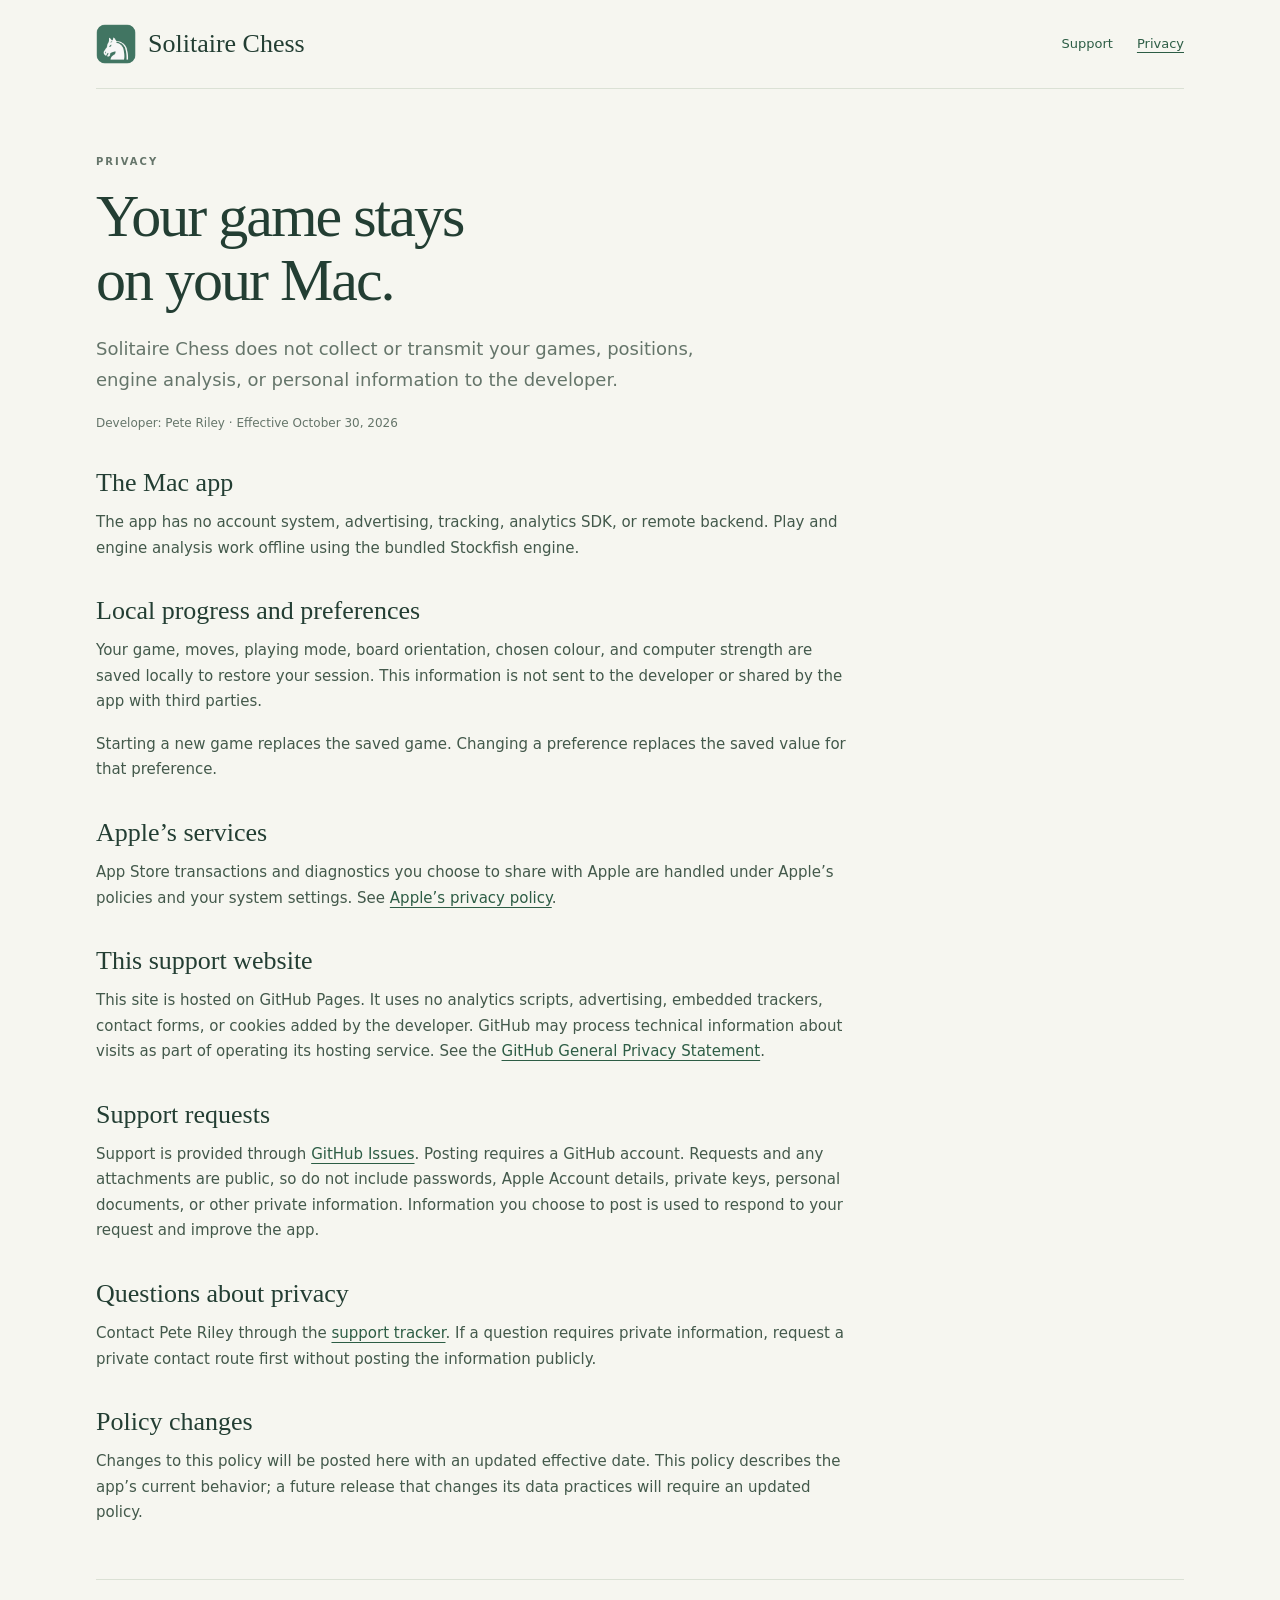
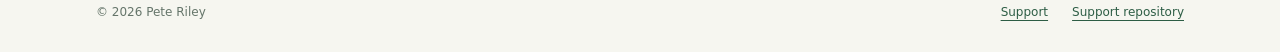
==== privacy.html @ 8321a0e2 "Publish Solitaire Chess support and privacy pages" ====
<!doctype html>
<html lang="en">
<head>
  <meta charset="utf-8"><meta name="viewport" content="width=device-width,initial-scale=1">
  <title>Solitaire Chess — Privacy Policy</title>
  <meta name="description" content="Privacy policy for Solitaire Chess for Mac and its GitHub-hosted support site.">
  <link rel="icon" href="assets/icon.png"><link rel="stylesheet" href="style.css">
</head>
<body>
  <a class="skip" href="#main">Skip to content</a>
  <div class="shell">
    <header><a class="brand" href="./"><img src="assets/icon.png" alt="" width="40" height="40">Solitaire Chess</a><nav aria-label="Main"><a href="./#help">Support</a><a href="privacy.html" aria-current="page">Privacy</a></nav></header>
    <main id="main" class="policy">
      <p class="eyebrow">PRIVACY</p><h1>Your game stays<br>on your Mac.</h1>
      <p class="lede">Solitaire Chess does not collect or transmit your games, positions, engine analysis, or personal information to the developer.</p>
      <p class="small">Developer: Pete Riley · Effective October 30, 2026</p>
      <h2>The Mac app</h2>
      <p>The app has no account system, advertising, tracking, analytics SDK, or remote backend. Play and engine analysis work offline using the bundled Stockfish engine.</p>
      <h2>Local progress and preferences</h2>
      <p>Your game, moves, playing mode, board orientation, chosen colour, and computer strength are saved locally to restore your session. This information is not sent to the developer or shared by the app with third parties.</p>
      <p>Starting a new game replaces the saved game. Changing a preference replaces the saved value for that preference.</p>
      <h2>Apple’s services</h2>
      <p>App Store transactions and diagnostics you choose to share with Apple are handled under Apple’s policies and your system settings. See <a href="https://www.apple.com/legal/privacy/">Apple’s privacy policy</a>.</p>
      <h2>This support website</h2>
      <p>This site is hosted on GitHub Pages. It uses no analytics scripts, advertising, embedded trackers, contact forms, or cookies added by the developer. GitHub may process technical information about visits as part of operating its hosting service. See the <a href="https://docs.github.com/en/site-policy/privacy-policies/github-general-privacy-statement">GitHub General Privacy Statement</a>.</p>
      <h2>Support requests</h2>
      <p>Support is provided through <a href="https://github.com/thepeteriley/solitaire-chess-support/issues">GitHub Issues</a>. Posting requires a GitHub account. Requests and any attachments are public, so do not include passwords, Apple Account details, private keys, personal documents, or other private information. Information you choose to post is used to respond to your request and improve the app.</p>
      <h2>Questions about privacy</h2>
      <p>Contact Pete Riley through the <a href="https://github.com/thepeteriley/solitaire-chess-support/issues/new/choose">support tracker</a>. If a question requires private information, request a private contact route first without posting the information publicly.</p>
      <h2>Policy changes</h2>
      <p>Changes to this policy will be posted here with an updated effective date. This policy describes the app’s current behavior; a future release that changes its data practices will require an updated policy.</p>
    </main>
    <footer><span>© 2026 Pete Riley</span><a href="./">Support</a><a href="https://github.com/thepeteriley/solitaire-chess-support">Support repository</a></footer>
  </div>
</body>
</html>
---- style.css ----
:root{color-scheme:light;--paper:#f6f6f0;--ink:#233e33;--muted:#65756a;--line:#dbe1d5;--green:#2d5d45}*{box-sizing:border-box}html{scroll-behavior:smooth}body{margin:0;background:var(--paper);color:var(--ink);font:16px/1.7 system-ui,-apple-system,BlinkMacSystemFont,"Segoe UI",sans-serif}.shell{max-width:1160px;margin:auto;padding:0 36px}a{color:var(--green);text-underline-offset:4px}a:hover{text-decoration-thickness:2px}a:focus-visible,summary:focus-visible{outline:3px solid #b87d2e;outline-offset:5px}header{display:flex;justify-content:space-between;align-items:center;padding:24px 0;border-bottom:1px solid var(--line);gap:24px}.brand{display:flex;align-items:center;gap:12px;font:26px Georgia,serif;color:var(--ink);text-decoration:none}.brand img{border-radius:9px}nav{display:flex;gap:24px;font-size:13px}nav a{text-decoration:none}nav a[aria-current=page]{text-decoration:underline}.intro{padding:66px 0 38px;max-width:760px}.eyebrow{font-size:10px;font-weight:700;letter-spacing:2px;color:var(--muted);margin:0 0 14px}h1{font:normal clamp(42px,6.5vw,70px)/1.07 Georgia,serif;letter-spacing:-2px;margin:0 0 22px}h2{font:normal 30px/1.2 Georgia,serif;margin:0 0 18px}h3{font:normal 23px/1.3 Georgia,serif;margin:0 0 12px}p{margin:0 0 17px}.lede{font-size:18px;line-height:1.7;color:var(--muted);max-width:650px}.button{display:inline-flex;align-items:center;gap:18px;padding:12px 18px;background:var(--green);color:white;border-radius:5px;text-decoration:none;font-size:13px;font-weight:600}.button:hover{background:#204b36}.small,figcaption{font-size:12px;color:var(--muted)}.intro .small{margin:13px 0 0;max-width:560px}figure{margin:0 0 54px}figure img{display:block;width:100%;height:auto;border:1px solid var(--line);border-radius:8px;box-shadow:0 12px 35px #1833260c}figcaption{margin-top:9px}.help{scroll-margin-top:24px}.cards{display:grid;grid-template-columns:1fr 1fr;gap:18px;margin:26px 0 50px}.cards article{padding:25px;background:#fcfcf8;border:1px solid var(--line);border-radius:7px}.cards p{color:var(--muted);font-size:14px;margin:0}.troubleshooting{margin:0 0 48px}details{border-bottom:1px solid var(--line);padding:15px 0}summary{cursor:pointer;font-weight:600;font-size:14px}details p{max-width:750px;font-size:14px;color:var(--muted);margin:14px 0 0}.contact{display:flex;align-items:center;justify-content:space-between;gap:30px;border-top:1px solid var(--line);padding:30px 0}.contact p{max-width:620px;font-size:14px;color:var(--muted);margin:0}.contact .button{flex-shrink:0}.policy{max-width:760px;padding:64px 0 36px}.policy h1{font-size:clamp(40px,6vw,60px)}.policy h2{margin:34px 0 12px;font-size:26px}.policy>p:not(.lede):not(.eyebrow):not(.small){font-size:15px;color:#43594b}footer{display:flex;gap:24px;padding:22px 0 30px;border-top:1px solid var(--line);font-size:12px;color:var(--muted)}footer span{margin-right:auto}.skip{position:absolute;left:16px;top:-100px;background:white;padding:10px;z-index:2}.skip:focus{top:12px}@media(max-width:650px){.shell{padding:0 22px}header{padding:18px 0;gap:16px}.brand{font-size:21px;gap:8px}.brand img{width:30px;height:30px}nav{gap:14px;font-size:12px}.intro{padding-top:42px}h1{letter-spacing:-1px}.lede{font-size:16px}.cards{grid-template-columns:1fr;gap:12px}.contact{flex-direction:column;align-items:flex-start}.contact .button{white-space:normal}footer{gap:14px;flex-wrap:wrap}footer span{width:100%}.policy{padding-top:42px}}@media(prefers-reduced-motion:reduce){html{scroll-behavior:auto}}
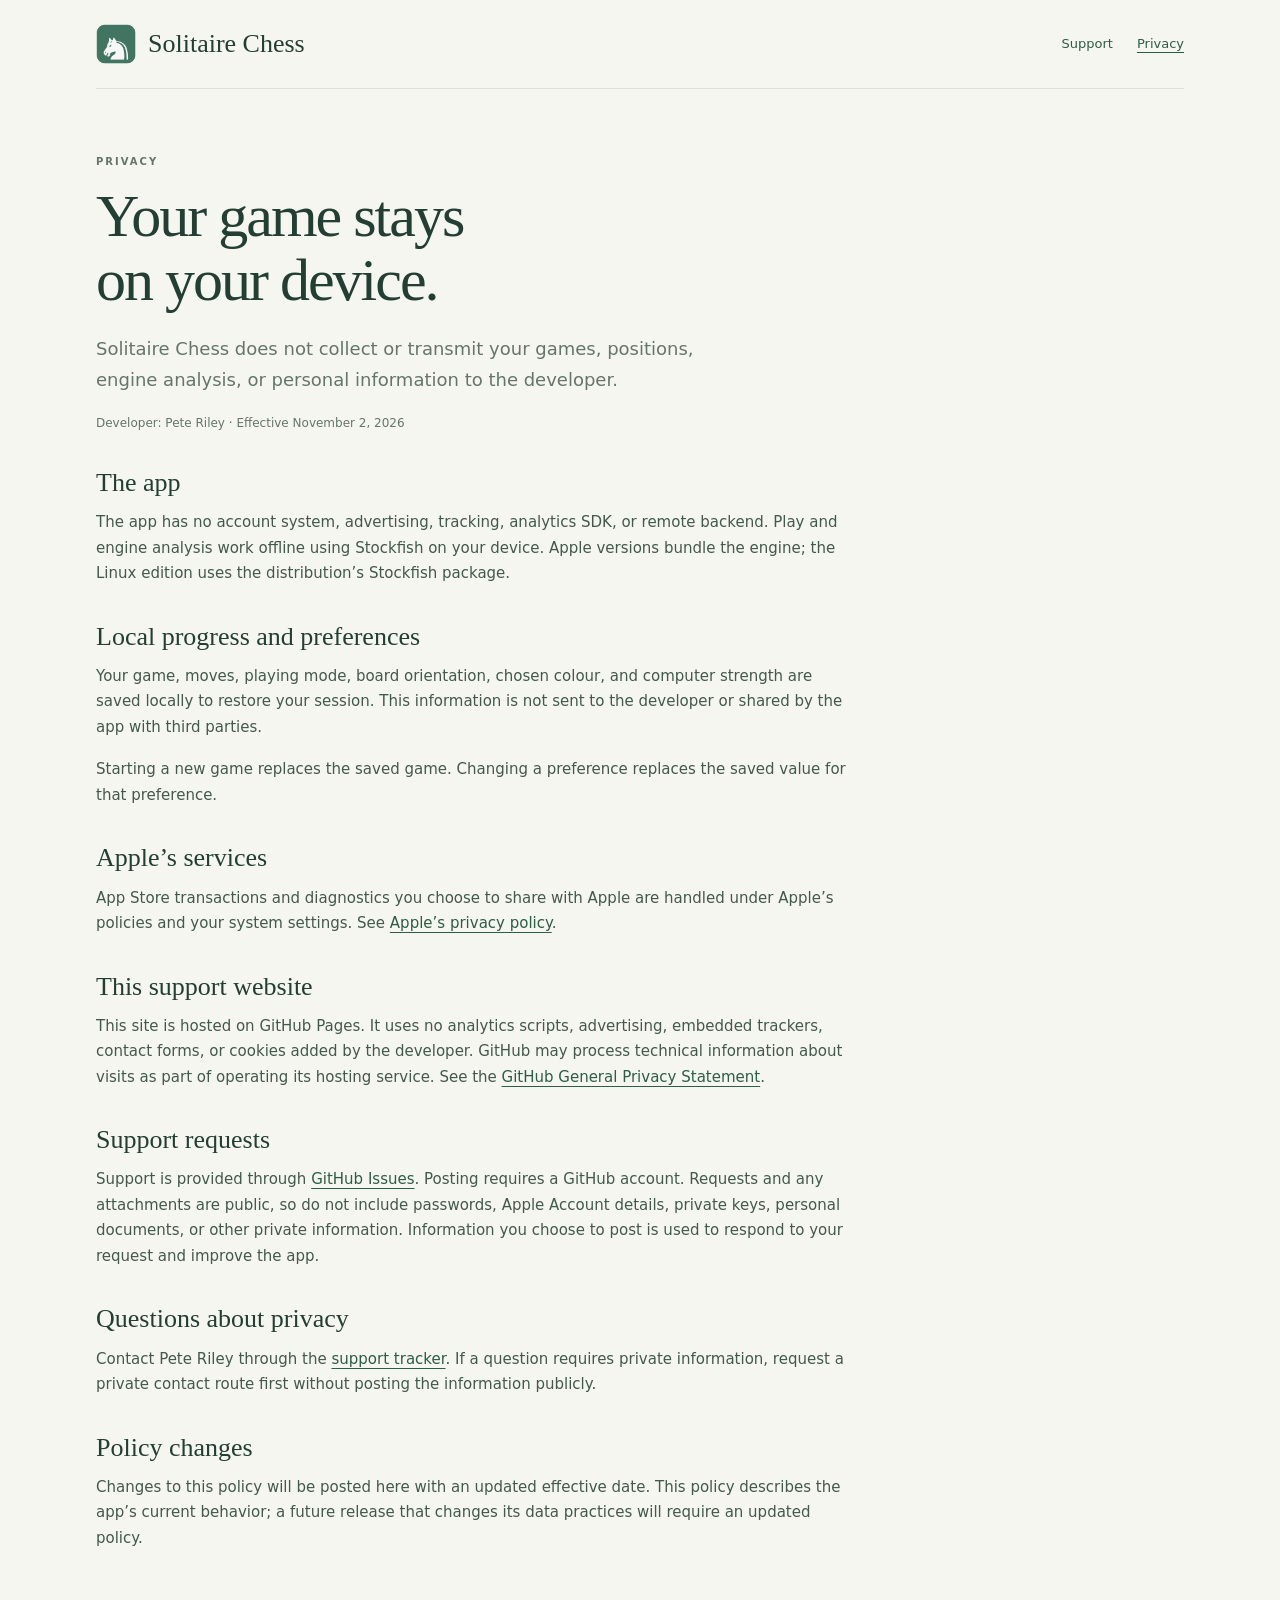
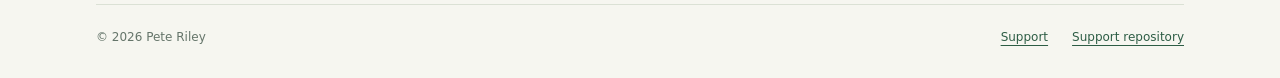
==== commit 35172836: "Add Linux edition support and local-engine privacy information" ====
--- a/privacy.html
+++ b/privacy.html
@@ -3,7 +3,7 @@
 <head>
   <meta charset="utf-8"><meta name="viewport" content="width=device-width,initial-scale=1">
   <title>Solitaire Chess — Privacy Policy</title>
-  <meta name="description" content="Privacy policy for Solitaire Chess for Mac and its GitHub-hosted support site.">
+  <meta name="description" content="Privacy policy for Solitaire Chess and its GitHub-hosted support site.">
   <link rel="icon" href="assets/icon.png"><link rel="stylesheet" href="style.css">
 </head>
 <body>
@@ -11,11 +11,11 @@
   <div class="shell">
     <header><a class="brand" href="./"><img src="assets/icon.png" alt="" width="40" height="40">Solitaire Chess</a><nav aria-label="Main"><a href="./#help">Support</a><a href="privacy.html" aria-current="page">Privacy</a></nav></header>
     <main id="main" class="policy">
-      <p class="eyebrow">PRIVACY</p><h1>Your game stays<br>on your Mac.</h1>
+      <p class="eyebrow">PRIVACY</p><h1>Your game stays<br>on your device.</h1>
       <p class="lede">Solitaire Chess does not collect or transmit your games, positions, engine analysis, or personal information to the developer.</p>
-      <p class="small">Developer: Pete Riley · Effective October 30, 2026</p>
-      <h2>The Mac app</h2>
-      <p>The app has no account system, advertising, tracking, analytics SDK, or remote backend. Play and engine analysis work offline using the bundled Stockfish engine.</p>
+      <p class="small">Developer: Pete Riley · Effective November 2, 2026</p>
+      <h2>The app</h2>
+      <p>The app has no account system, advertising, tracking, analytics SDK, or remote backend. Play and engine analysis work offline using Stockfish on your device. Apple versions bundle the engine; the Linux edition uses the distribution’s Stockfish package.</p>
       <h2>Local progress and preferences</h2>
       <p>Your game, moves, playing mode, board orientation, chosen colour, and computer strength are saved locally to restore your session. This information is not sent to the developer or shared by the app with third parties.</p>
       <p>Starting a new game replaces the saved game. Changing a preference replaces the saved value for that preference.</p>
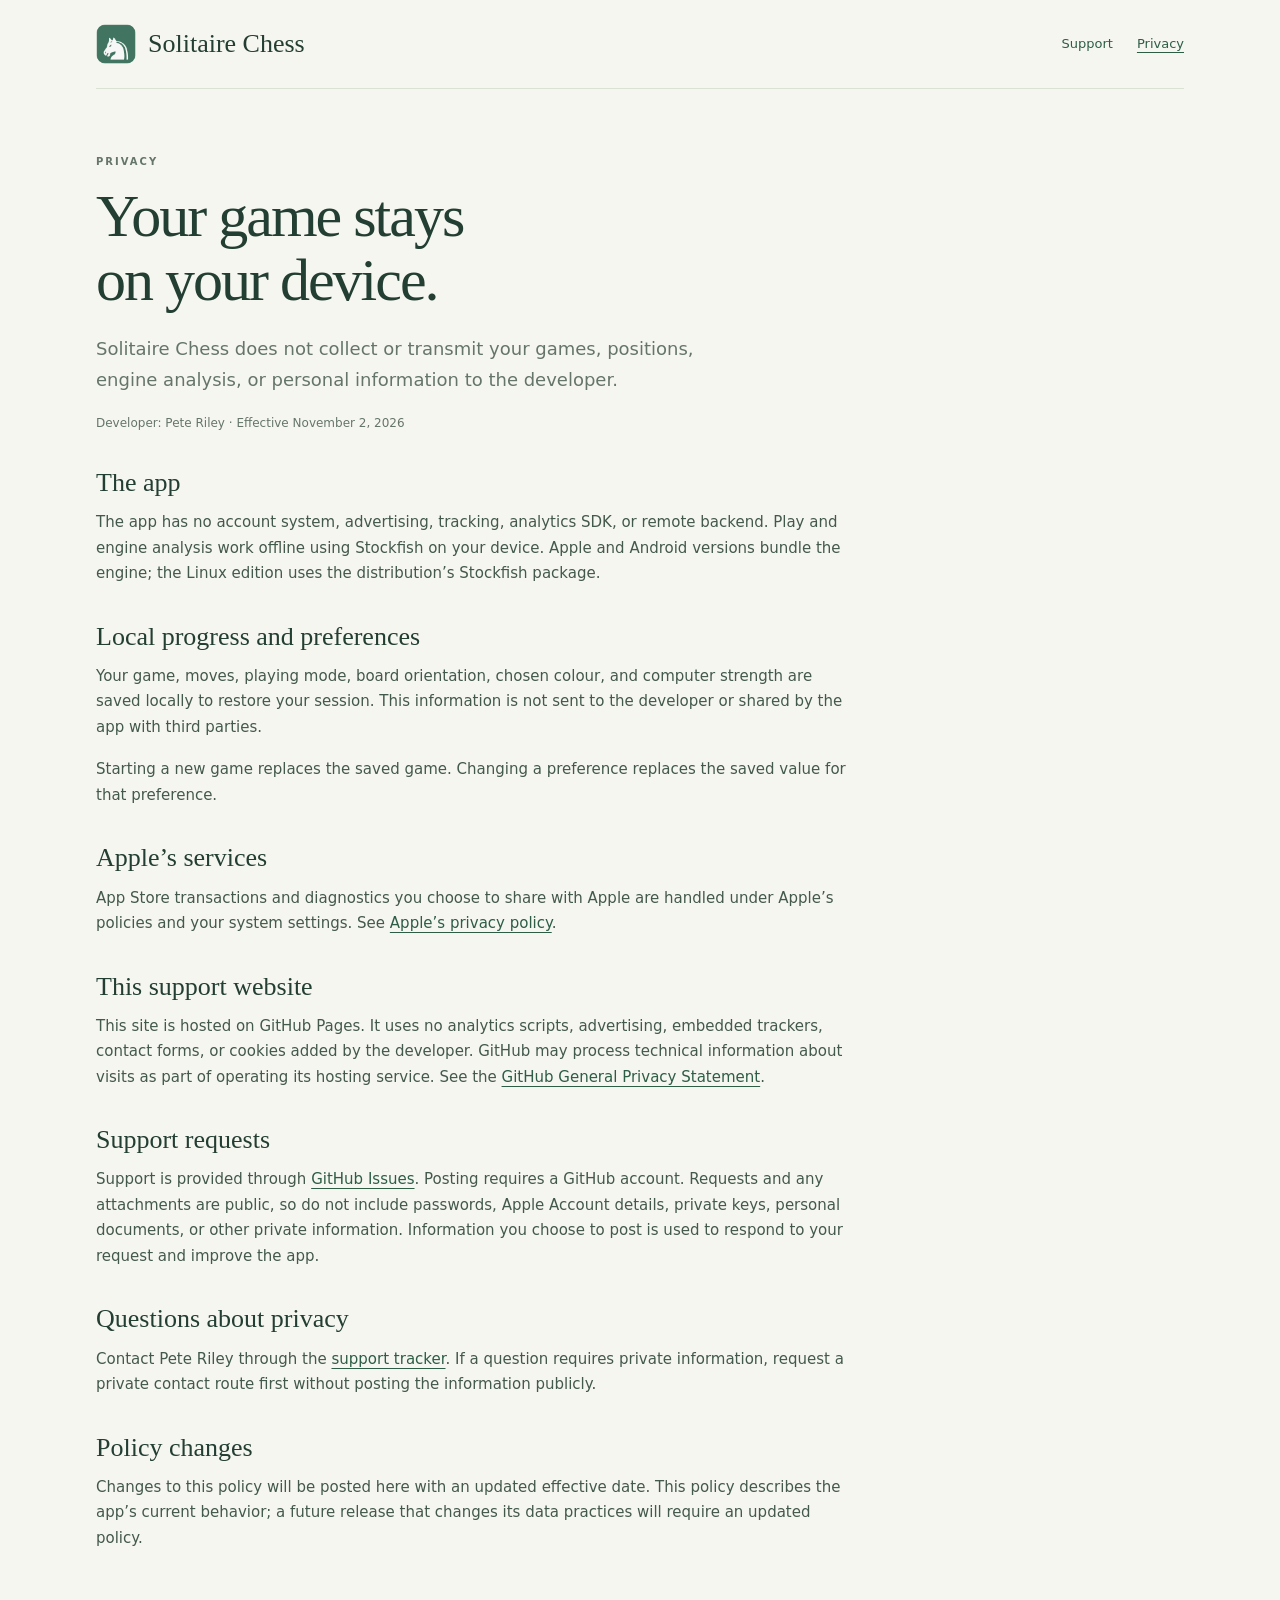
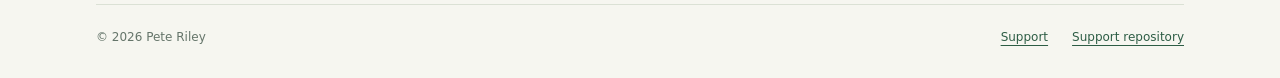
==== commit 7168a33f: "Add Android and GrapheneOS downloads and privacy coverage" ====
--- a/privacy.html
+++ b/privacy.html
@@ -15,7 +15,7 @@
       <p class="lede">Solitaire Chess does not collect or transmit your games, positions, engine analysis, or personal information to the developer.</p>
       <p class="small">Developer: Pete Riley · Effective November 2, 2026</p>
       <h2>The app</h2>
-      <p>The app has no account system, advertising, tracking, analytics SDK, or remote backend. Play and engine analysis work offline using Stockfish on your device. Apple versions bundle the engine; the Linux edition uses the distribution’s Stockfish package.</p>
+      <p>The app has no account system, advertising, tracking, analytics SDK, or remote backend. Play and engine analysis work offline using Stockfish on your device. Apple and Android versions bundle the engine; the Linux edition uses the distribution’s Stockfish package.</p>
       <h2>Local progress and preferences</h2>
       <p>Your game, moves, playing mode, board orientation, chosen colour, and computer strength are saved locally to restore your session. This information is not sent to the developer or shared by the app with third parties.</p>
       <p>Starting a new game replaces the saved game. Changing a preference replaces the saved value for that preference.</p>
